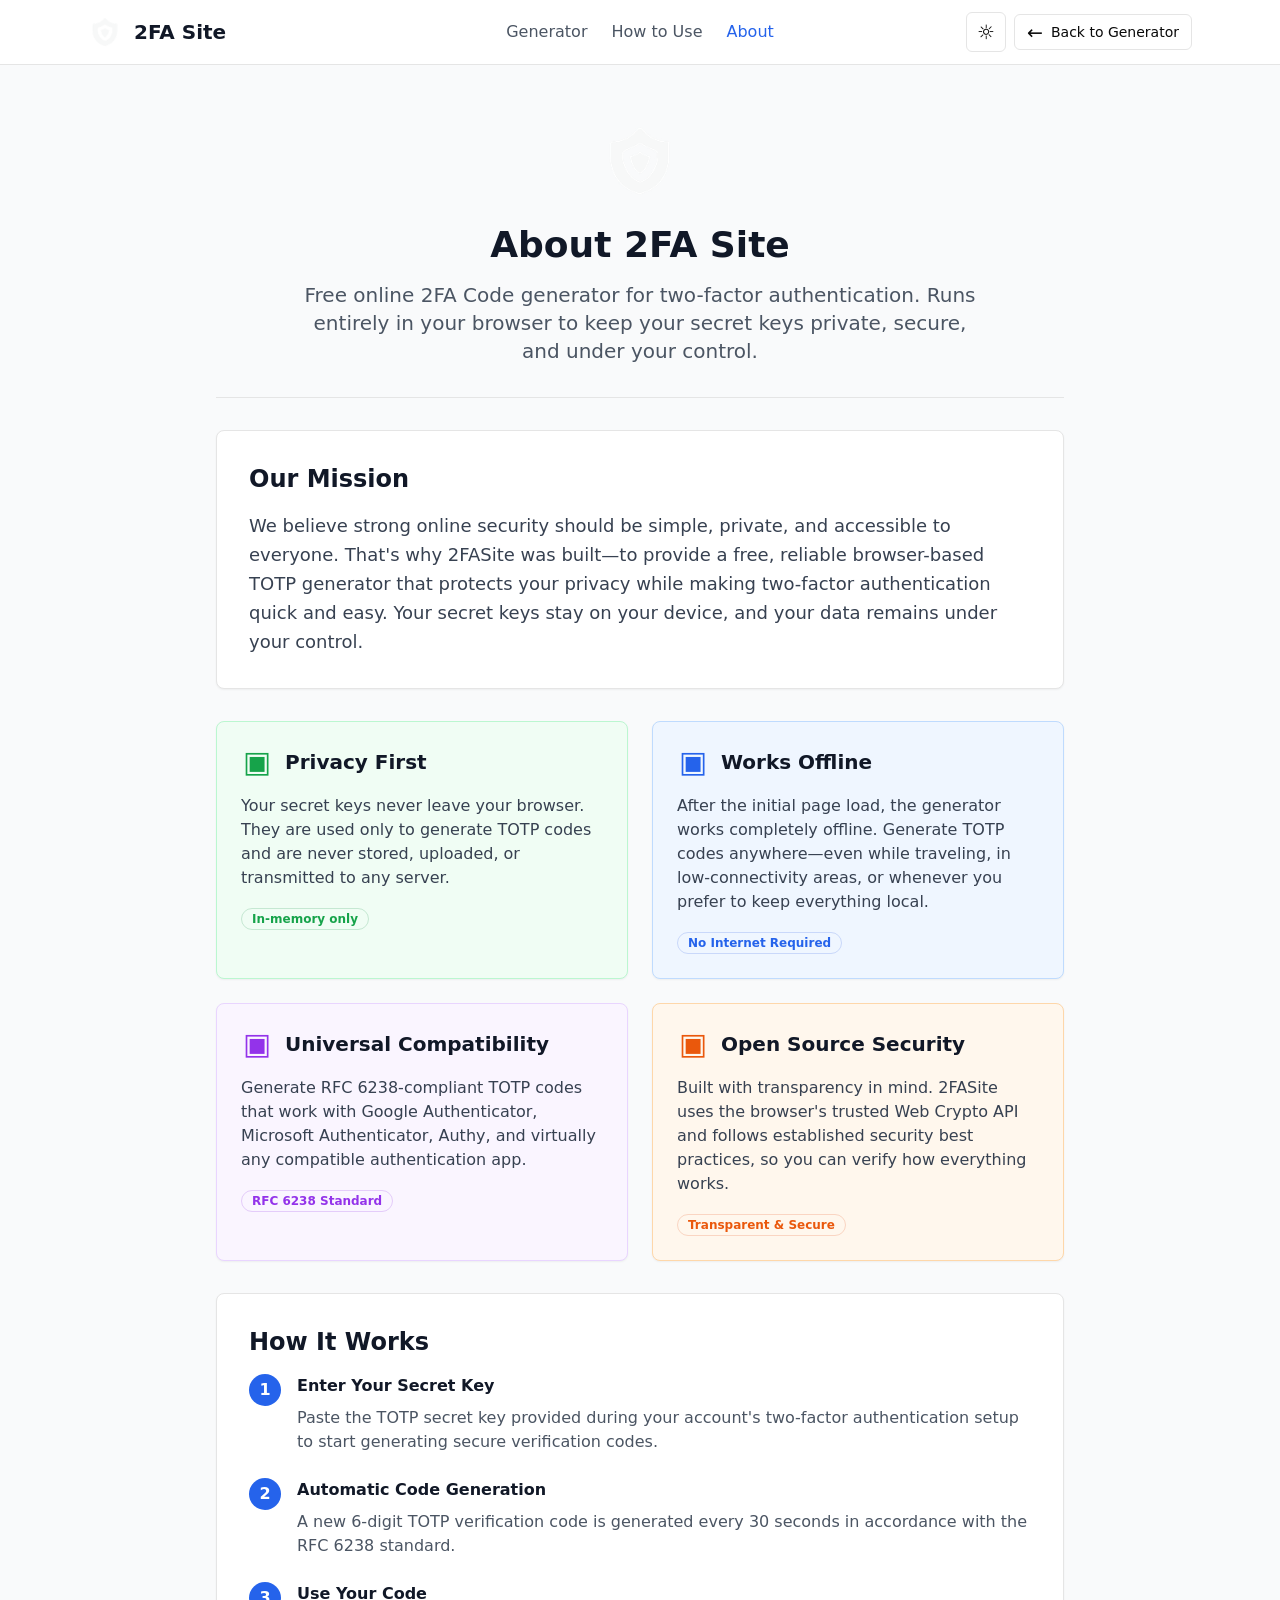
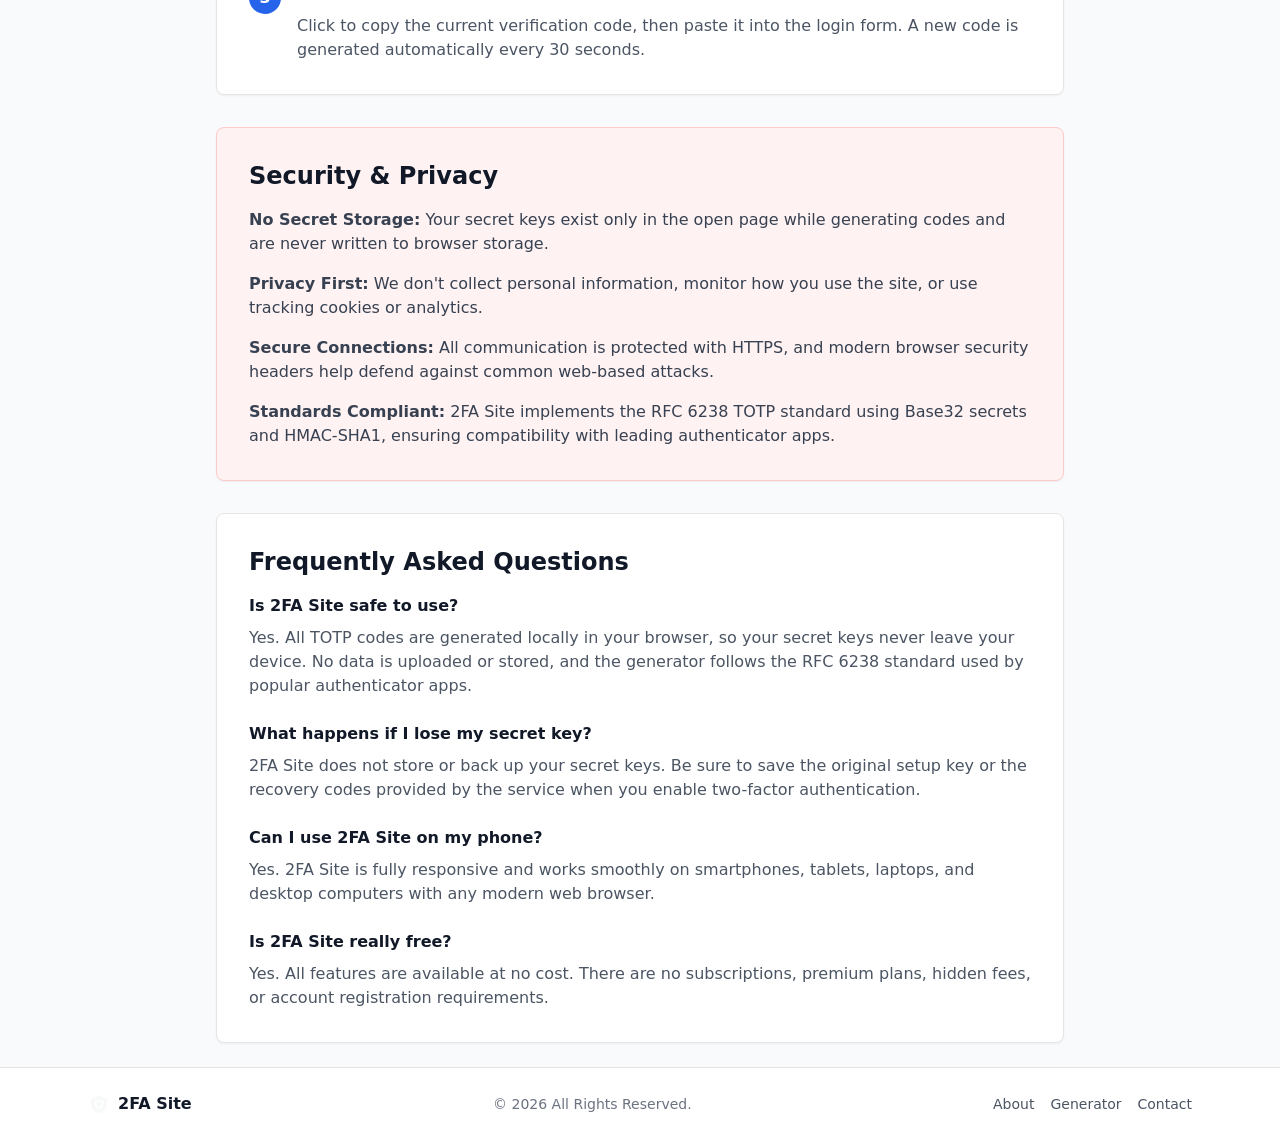
==== about.html @ 40469f9b "Update about.html" ====
<!doctype html>
<html lang="en">
  <head>
    <meta charset="UTF-8" />
    <meta name="viewport" content="width=device-width, initial-scale=1.0" />
    <meta name="description" content="Learn about 2FASite, a free and privacy-focused two-factor authentication code generator." />
    <meta name="theme-color" content="#ffffff" />
    <title>About - 2FA Site</title>
    <link rel="stylesheet" href="styles.css" />
  </head>
  <body>
    <div class="page about-page">
      <header class="site-header">
        <div class="header-container">
          <div class="header-row">
            <a class="brand" href="index">
              <img src="images/logo.png" alt="2FA Site" class="logo">
              <span>2FA Site</span>
            </a>

            <nav class="desktop-nav" aria-label="Main navigation">
              <a href="#generator">Generator</a>
              <a href="index#how-to-use">How to Use</a>
              <span class="active-link">About</span>
            </nav>

            <div class="about-header-actions">
              <button class="square-button theme-button" type="button" data-theme-toggle aria-label="Toggle theme">
                <span aria-hidden="true">☼</span>
              </button>
              <a class="outline-button back-button" href="index">
                <span class="button-icon" aria-hidden="true">←</span>
                <span>Back to Generator</span>
              </a>
            </div>
          </div>
        </div>
      </header>

      <main class="about-main">
        <div class="about-container">
          <section class="about-hero">
           <img src="images/logo.png" alt="2FA Site" class="about-logo">
            <h1>About 2FA Site</h1>
            <p>Free online 2FA Code generator for two-factor authentication. Runs entirely in your browser to keep your secret keys private, secure, and under your control.</p>
            <div class="about-divider"></div>
          </section>

          <section class="about-section-card mission-card">
            <div class="about-card-padding large">
              <h2>Our Mission</h2>
              <p>We believe strong online security should be simple, private, and accessible to everyone. That's why 2FASite was built—to provide a free, reliable browser-based TOTP generator that protects your privacy while making two-factor authentication quick and easy. Your secret keys stay on your device, and your data remains under your control.</p>
            </div>
          </section>

          <section class="feature-grid" aria-label="Key features">
            <article class="feature-card green">
              <div class="about-card-padding">
                <div class="feature-heading">
                  <span class="feature-icon" aria-hidden="true">▣</span>
                  <h3>Privacy First</h3>
                </div>
                <p>Your secret keys never leave your browser. They are used only to generate TOTP codes and are never stored, uploaded, or transmitted to any server.</p>
                <span class="feature-badge">In-memory only</span>
              </div>
            </article>

            <article class="feature-card blue">
              <div class="about-card-padding">
                <div class="feature-heading">
                  <span class="feature-icon" aria-hidden="true">▣</span>
                  <h3>Works Offline</h3>
                </div>
                <p>After the initial page load, the generator works completely offline. Generate TOTP codes anywhere—even while traveling, in low-connectivity areas, or whenever you prefer to keep everything local.</p>
                <span class="feature-badge">No Internet Required</span>
              </div>
            </article>

            <article class="feature-card purple">
              <div class="about-card-padding">
                <div class="feature-heading">
                  <span class="feature-icon phone-icon" aria-hidden="true">▣</span>
                  <h3>Universal Compatibility</h3>
                </div>
                <p>Generate RFC 6238-compliant TOTP codes that work with Google Authenticator, Microsoft Authenticator, Authy, and virtually any compatible authentication app.</p>
                <span class="feature-badge">RFC 6238 Standard</span>
              </div>
            </article>

            <article class="feature-card orange">
              <div class="about-card-padding">
                <div class="feature-heading">
                  <span class="feature-icon mini-shield" aria-hidden="true">▣</span>
                  <h3>Open Source Security</h3>
                </div>
                <p>Built with transparency in mind. 2FASite uses the browser's trusted Web Crypto API and follows established security best practices, so you can verify how everything works.</p>
                <span class="feature-badge">Transparent &amp; Secure</span>
              </div>
            </article>
          </section>

          <section class="about-section-card">
            <div class="about-card-padding large">
              <h2>How It Works</h2>
              <div class="numbered-list">
                <article>
                  <span class="number">1</span>
                  <div>
                    <h4>Enter Your Secret Key</h4>
                    <p>Paste the TOTP secret key provided during your account's two-factor authentication setup to start generating secure verification codes.</p>
                  </div>
                </article>
                <article>
                  <span class="number">2</span>
                  <div>
                    <h4>Automatic Code Generation</h4>
                    <p>A new 6-digit TOTP verification code is generated every 30 seconds in accordance with the RFC 6238 standard.</p>
                  </div>
                </article>
                <article>
                  <span class="number">3</span>
                  <div>
                    <h4>Use Your Code</h4>
                    <p>Click to copy the current verification code, then paste it into the login form. A new code is generated automatically every 30 seconds.</p>
                  </div>
                </article>
              </div>
            </div>
          </section>

          <section class="about-section-card security-card">
            <div class="about-card-padding large">
              <h2>Security &amp; Privacy</h2>
              <div class="security-list">
                <p><strong>No Secret Storage:</strong> Your secret keys exist only in the open page while generating codes and are never written to browser storage.</p>
                <p><strong>Privacy First:</strong> We don't collect personal information, monitor how you use the site, or use tracking cookies or analytics.</p>
                <p><strong>Secure Connections:</strong> All communication is protected with HTTPS, and modern browser security headers help defend against common web-based attacks.</p>
                <p><strong>Standards Compliant:</strong> 2FA Site implements the RFC 6238 TOTP standard using Base32 secrets and HMAC-SHA1, ensuring compatibility with leading authenticator apps.</p>
              </div>
            </div>
          </section>

          <section class="about-section-card">
            <div class="about-card-padding large">
              <h2>Frequently Asked Questions</h2>
              <div class="faq-list">
                <article>
                  <h4>Is 2FA Site safe to use?</h4>
                  <p>Yes. All TOTP codes are generated locally in your browser, so your secret keys never leave your device. No data is uploaded or stored, and the generator follows the RFC 6238 standard used by popular authenticator apps.</p>
                </article>
                <article>
                  <h4>What happens if I lose my secret key?</h4>
                  <p>2FA Site does not store or back up your secret keys. Be sure to save the original setup key or the recovery codes provided by the service when you enable two-factor authentication.</p>
                </article>
                <article>
                  <h4>Can I use 2FA Site on my phone?</h4>
                  <p>Yes. 2FA Site is fully responsive and works smoothly on smartphones, tablets, laptops, and desktop computers with any modern web browser.</p>
                </article>
                <article>
                  <h4>Is 2FA Site really free?</h4>
                  <p>Yes. All features are available at no cost. There are no subscriptions, premium plans, hidden fees, or account registration requirements.</p>
                </article>
              </div>
            </div>
          </section>
        </div>
      </main>

      <footer class="site-footer">
        <div class="footer-container">
          <div class="footer-row">
            <a class="footer-brand" href="index">
              <img src="images/logo.png" alt="2FA Site" class="footer-logo">
              <span>2FA Site</span>
            </a>
            <p>© 2026 All Rights Reserved.</p>
            <nav aria-label="Footer navigation">
              <a href="about.html">About</a>
              <a href="index#generator">Generator</a>
              <a href="mailto:hello@2fa.online">Contact</a>
            </nav>
          </div>
        </div>
      </footer>
    </div>

    <script src="about.js"></script>
  </body>
</html>
---- styles.css ----
:root {
  color-scheme: light;
  --background: #ffffff;
  --foreground: #0a0a0a;
  --card: #ffffff;
  --muted: #4b5563;
  --muted-light: #6b7280;
  --border: #e5e5e5;
  --soft: #f9fafb;
  --blue: #1d4ed8;
  --blue-hover: #2563eb;
  --red: #dc2626;
}

[data-theme="dark"] {
  color-scheme: dark;
  --background: #08090A;
  --foreground: #F7F8F8;
  --card: #111113;
  --muted: #B6BCC8;
  --muted-light: #8B93A1;
  --border: #27272A;
  --soft: #17181C;
  --blue: #1d4ed8;
  --blue-hover: #2563eb;
}

* {
  box-sizing: border-box;
  border-color: var(--border);
}

html {
  scroll-behavior: smooth;
}

body {
  margin: 0;
  background: var(--background);
  color: var(--foreground);
  font-family: Inter, ui-sans-serif, system-ui, -apple-system, BlinkMacSystemFont, "Segoe UI", sans-serif;
  font-size: 16px;
  line-height: 1.5;
}

button,
input {
  font: inherit;
}

button,
a {
  -webkit-tap-highlight-color: transparent;
}

button {
  color: inherit;
}

a {
  color: inherit;
  text-decoration: none;
}

.page {
  min-height: 100vh;
  display: flex;
  flex-direction: column;
  background: var(--background);
}

.site-header {
  position: sticky;
  top: 0;
  z-index: 50;
  height: 65px;
  background: var(--card);
  border-bottom: 1px solid var(--border);
}

.header-container,
.footer-container {
  width: 100%;
  max-width: 1152px;
  margin-inline: auto;
  padding-inline: 24px;
}

.header-row {
  height: 64px;
  display: grid;
  grid-template-columns: 1fr auto 1fr;
  align-items: center;
}

.desktop-nav {
  grid-column: 2;
}

.desktop-actions,
.about-header-actions {
  grid-column: 3;
  justify-self: end;
}

.brand,
.footer-brand {
  display: flex;
  align-items: center;
  gap: 12px;
  color: #111827;
  font-size: 20px;
  font-weight: 700;
  white-space: nowrap;
}

[data-theme="dark"] .brand,
[data-theme="dark"] .footer-brand {
  color: #f9fafb;
}

.logo {
  width: 34px;
  height: 34px;
  object-fit: contain;
  flex-shrink: 0;
}

.footer-logo {
  width: 22px;
  height: 22px;
  object-fit: contain;
}

.desktop-nav {
  display: flex;
  align-items: center;
  gap: 24px;
  color: #4b5563;
}

.desktop-nav a,
.site-footer nav a {
  transition: color 150ms ease;
}

.desktop-nav a:hover,
.site-footer nav a:hover {
  color: var(--blue);
}

.desktop-actions {
  display: flex;
  align-items: center;
  gap: 12px;
}

.outline-button,
.square-button,
.menu-button {
  display: inline-flex;
  align-items: center;
  justify-content: center;
  border: 1px solid var(--border);
  border-radius: 6px;
  background: var(--card);
  cursor: pointer;
  transition: background-color 150ms ease, color 150ms ease;
}

.outline-button {
  height: 36px;
  padding-inline: 12px;
  gap: 8px;
  font-size: 14px;
  font-weight: 500;
}

.button-icon {
  font-size: 19px;
  line-height: 1;
}

.outline-button:hover,
.square-button:hover {
  background: #f5f5f5;
}

[data-theme="dark"] .outline-button:hover,
[data-theme="dark"] .square-button:hover {
  background: #1f2937;
}

.square-button {
  width: 40px;
  height: 40px;
  font-size: 20px;
}

.mobile-actions,
.mobile-nav {
  display: none;
}

.main-content {
  flex: 1;
}

.main-container {
  width: 100%;
  max-width: 896px;
  margin-inline: auto;
  padding: 16px 24px;
}

.intro {
  padding-top: 16px;
  text-align: center;
  scroll-margin-top: 96px;
}

.intro h1 {
  margin: 0;
  color: #111827;
  font-size: 30px;
  font-weight: 700;
  line-height: 36px;
}

[data-theme="dark"] .intro h1 {
  color: #f9fafb;
}

.intro-lead {
  margin: 8px 0 0;
  color: #4b5563;
  font-size: 18px;
  line-height: 28px;
}

.intro-muted {
  margin: 8px 0 0;
  color: #6b7280;
}

[data-theme="dark"] .intro-lead {
  color: #d1d5db;
}

[data-theme="dark"] .intro-muted {
  color: #9ca3af;
}

.divider {
  width: 100%;
  height: 1px;
  margin-top: 24px;
  background: var(--border);
}

.account-list {
  display: grid;
  gap: 16px;
  margin-top: 16px;
}

.account-block {
  display: grid;
  gap: 16px;
}

.generator-card,
.timer-card,
.info-card {
  background: var(--card);
  border: 1px solid var(--border);
  border-radius: 8px;
  box-shadow: 0 1px 2px rgba(0, 0, 0, 0.05);
}

.generator-card,
.timer-card {
  width: 100%;
  max-width: 448px;
  margin-inline: auto;
}

.generator-card {
  transition: box-shadow 150ms ease;
}

.generator-card:hover {
  box-shadow: 0 4px 6px -1px rgba(0, 0, 0, 0.1), 0 2px 4px -2px rgba(0, 0, 0, 0.1);
}

.generator-card-content {
  padding: 16px;
}

.field {
  display: block;
  color: #374151;
  font-size: 14px;
  font-weight: 500;
}

[data-theme="dark"] .field {
  color: #d1d5db;
}

.field + .field {
  margin-top: 12px;
}

.field > span:first-child {
  display: block;
  margin-bottom: 8px;
}

.field input {
  display: flex;
  width: 100%;
  height: 40px;
  padding: 8px 12px;
  border: 1px solid var(--border);
  border-radius: 6px;
  outline: none;
  background: var(--background);
  color: var(--foreground);
  font-size: 14px;
  line-height: 20px;
}

.field input:focus {
  border-color: #a3a3a3;
  box-shadow: 0 0 0 2px var(--background), 0 0 0 4px #a3a3a3;
}

.secret-wrap {
  position: relative;
  display: block;
}

.secret-wrap input {
  padding-right: 40px;
  font-family: ui-monospace, SFMono-Regular, Menlo, Monaco, Consolas, "Liberation Mono", monospace;
}

.reveal-button {
  position: absolute;
  top: 50%;
  right: 8px;
  width: 36px;
  height: 36px;
  border: 0;
  border-radius: 6px;
  transform: translateY(-50%);
  background: transparent;
  color: #9ca3af;
  cursor: pointer;
  font-size: 17px;
}

.reveal-button:hover {
  color: #4b5563;
  background: #f5f5f5;
}

.code-box {
  margin-top: 12px;
  padding: 24px;
  border: 1px solid var(--border);
  border-radius: 8px;
  background: var(--soft);
  text-align: center;
}

.code-value {
  display: block;
  width: 100%;
  margin-bottom: 12px;
  border: 0;
  background: transparent;
  color: #2563eb;
  cursor: pointer;
  font-family: ui-monospace, SFMono-Regular, Menlo, Monaco, Consolas, "Liberation Mono", monospace;
  font-size: 36px;
  font-weight: 700;
  line-height: 40px;
  transition: color 150ms ease;
}

[data-theme="dark"] .code-value {
  color: #60a5fa;
}

.code-value:hover {
  color: #1d4ed8;
}

.code-actions {
  display: flex;
  align-items: center;
  justify-content: center;
  gap: 8px;
}

.status-badge {
  display: inline-flex;
  align-items: center;
  height: 22px;
  padding: 0 10px;
  border-radius: 9999px;
  background: #171717;
  color: #fafafa;
  font-size: 14px;
  font-weight: 600;
}

[data-theme="dark"] .status-badge {
  background: #fafafa;
  color: #171717;
}

.copy-button {
  width: 42px;
  height: 36px;
  border: 1px solid var(--border);
  border-radius: 6px;
  background: var(--background);
  color: var(--foreground);
  cursor: pointer;
  font-size: 21px;
  line-height: 1;
}

.copy-button svg {
  width: 20px;
  height: 20px;
  display: block;
  margin: auto;
  fill: none;
  stroke: currentColor;
  stroke-width: 1.8;
  stroke-linecap: round;
  stroke-linejoin: round;
}

.field-error {
  margin: 8px 0 0;
  color: var(--red);
  font-size: 12px;
}

.field-error:empty {
  display: none;
}

.timer-card-content {
  padding: 24px;
}

.timer-content {
  min-height: 58px;
  padding: 24px;
  display: flex;
  align-items: center;
  justify-content: center;
  gap: 16px;
}

.timer-icon {
  color: #2563eb;
  font-size: 28px;
  line-height: 1;
}

.timer-copy {
  display: grid;
  text-align: center;
}

.timer-copy strong {
  color: #111827;
  font-family: ui-monospace, SFMono-Regular, Menlo, Monaco, Consolas, "Liberation Mono", monospace;
  font-size: 24px;
  line-height: 32px;
}

.timer-copy > span {
  color: var(--muted);
  font-size: 14px;
  line-height: 20px;
}

[data-theme="dark"] .timer-copy strong {
  color: #f9fafb;
}

.progress-track {
  width: 64px;
  height: 8px;
  overflow: hidden;
  border-radius: 9999px;
  background: #e5e7eb;
}

[data-theme="dark"] .progress-track {
  background: #1f2937;
}

.progress-track span {
  display: block;
  width: 100%;
  height: 100%;
  background: #2563eb;
  transform-origin: left;
  transition: transform 1s linear;
}

.info-card {
  margin-top: 16px;
  scroll-margin-top: 96px;
}

.info-card-content {
  padding: 24px;
}

.info-card h2 {
  margin: 0 0 12px;
  font-size: 18px;
  font-weight: 600;
  line-height: 28px;
}

.instruction-list {
  color: var(--muted);
  font-size: 14px;
}

.instruction-list p {
  margin: 0;
}

.instruction-list p + p {
  margin-top: 8px;
}

.site-footer {
  margin-top: auto;
  background: var(--card);
  border-top: 1px solid var(--border);
}

.footer-container {
  padding-block: 24px;
}

.footer-row {
  display: flex;
  align-items: center;
  justify-content: space-between;
  gap: 16px;
}

.footer-brand {
  gap: 8px;
  font-size: 16px;
  font-weight: 600;
}

.footer-row > p {
  order: 2;
  margin: 0;
  color: #6b7280;
  font-size: 14px;
}

.site-footer nav {
  order: 3;
  display: flex;
  flex-wrap: wrap;
  justify-content: center;
  column-gap: 16px;
  row-gap: 8px;
  color: #4b5563;
  font-size: 14px;
}

.toast {
  position: fixed;
  right: 24px;
  bottom: 24px;
  z-index: 70;
  padding: 10px 14px;
  border-radius: 6px;
  background: #171717;
  color: #fafafa;
  font-size: 14px;
  opacity: 0;
  transform: translateY(10px);
  pointer-events: none;
  transition: 150ms ease;
}

.toast.show {
  opacity: 1;
  transform: translateY(0);
}

.active-link {
  color: #2563eb;
  font-weight: 500;
}

.about-header-actions {
  display: flex;
  align-items: center;
  gap: 8px;
}

.back-button {
  background: transparent;
}

.about-page {
  background: #f9fafb;
}

[data-theme="dark"] .about-page {
  background: #111827;
}

.about-main {
  flex: 1;
}

.about-container {
  width: 100%;
  max-width: 896px;
  margin-inline: auto;
  padding: 24px;
}

.about-container > * + * {
  margin-top: 32px;
}

.about-hero {
  padding-top: 32px;
  text-align: center;
}

.about-logo {
  display: block;
  width: 80px;
  height: 80px;
  object-fit: contain;
  margin: 0 auto 24px;
}

.about-hero h1 {
  margin: 0;
  color: #111827;
  font-size: 36px;
  font-weight: 700;
  line-height: 40px;
}

.about-hero > p {
  max-width: 672px;
  margin: 16px auto 0;
  color: #4b5563;
  font-size: 20px;
  line-height: 28px;
}

[data-theme="dark"] .about-hero h1 {
  color: #f9fafb;
}

[data-theme="dark"] .about-hero > p {
  color: #d1d5db;
}

.about-divider {
  width: 100%;
  height: 1px;
  margin-top: 32px;
  background: var(--border);
}

.about-section-card,
.feature-card {
  border: 1px solid var(--border);
  border-radius: 8px;
  box-shadow: 0 1px 2px rgba(0, 0, 0, 0.05);
}

.about-section-card {
  background: var(--card);
}

.about-card-padding {
  padding: 24px;
}

.about-card-padding.large {
  padding: 32px;
}

.about-section-card h2 {
  margin: 0 0 16px;
  color: #111827;
  font-size: 24px;
  font-weight: 700;
  line-height: 32px;
}

[data-theme="dark"] .about-section-card h2 {
  color: #f3f4f6;
}

.mission-card p {
  margin: 0;
  color: #374151;
  font-size: 18px;
  line-height: 29px;
}

[data-theme="dark"] .mission-card p {
  color: #d1d5db;
}

.feature-grid {
  display: grid;
  grid-template-columns: repeat(2, minmax(0, 1fr));
  gap: 24px;
}

.feature-card.green {
  border-color: #bbf7d0;
  background: #f0fdf4;
  --feature-color: #16a34a;
}

.feature-card.blue {
  border-color: #bfdbfe;
  background: #eff6ff;
  --feature-color: #2563eb;
}

.feature-card.purple {
  border-color: #e9d5ff;
  background: #faf5ff;
  --feature-color: #9333ea;
}

.feature-card.orange {
  border-color: #fed7aa;
  background: #fff7ed;
  --feature-color: #ea580c;
}

[data-theme="dark"] .feature-card.green {
  border-color: #14532d;
  background: rgba(5, 46, 22, 0.5);
}

[data-theme="dark"] .feature-card.blue {
  border-color: #1e3a8a;
  background: rgba(23, 37, 84, 0.5);
}

[data-theme="dark"] .feature-card.purple {
  border-color: #581c87;
  background: rgba(59, 7, 100, 0.5);
}

[data-theme="dark"] .feature-card.orange {
  border-color: #7c2d12;
  background: rgba(67, 20, 7, 0.5);
}

.feature-heading {
  display: flex;
  align-items: center;
  gap: 12px;
  margin-bottom: 16px;
}

.feature-heading h3 {
  margin: 0;
  color: #111827;
  font-size: 20px;
  font-weight: 700;
  line-height: 28px;
}

[data-theme="dark"] .feature-heading h3 {
  color: #f3f4f6;
}

.feature-icon {
  width: 32px;
  height: 32px;
  display: inline-grid;
  place-items: center;
  color: var(--feature-color);
  font-size: 30px;
  font-weight: 500;
  line-height: 1;
}

.feature-card p {
  margin: 0 0 16px;
  color: #374151;
}

[data-theme="dark"] .feature-card p {
  color: #d1d5db;
}

.feature-badge {
  display: inline-flex;
  align-items: center;
  height: 22px;
  padding: 0 10px;
  border: 1px solid color-mix(in srgb, var(--feature-color) 25%, white);
  border-radius: 9999px;
  color: var(--feature-color);
  font-size: 12px;
  font-weight: 600;
}

.numbered-list,
.faq-list {
  display: grid;
  gap: 24px;
}

.numbered-list > article {
  display: flex;
  gap: 16px;
}

.number {
  width: 32px;
  height: 32px;
  flex: 0 0 auto;
  display: grid;
  place-items: center;
  border-radius: 50%;
  background: #2563eb;
  color: #ffffff;
  font-weight: 700;
}

.numbered-list h4,
.faq-list h4 {
  margin: 0 0 8px;
  color: #111827;
  font-size: 16px;
  font-weight: 600;
}

.numbered-list p,
.faq-list p {
  margin: 0;
  color: #4b5563;
}

[data-theme="dark"] .numbered-list h4,
[data-theme="dark"] .faq-list h4 {
  color: #f3f4f6;
}

[data-theme="dark"] .numbered-list p,
[data-theme="dark"] .faq-list p {
  color: #9ca3af;
}

.security-card {
  border-color: #fecaca;
  background: #fef2f2;
}

[data-theme="dark"] .security-card {
  border-color: #7f1d1d;
  background: rgba(69, 10, 10, 0.5);
}

.security-list {
  display: grid;
  gap: 16px;
  color: #374151;
}

.security-list p {
  margin: 0;
}

[data-theme="dark"] .security-list {
  color: #d1d5db;
}

@media (max-width: 767px) {
  .desktop-nav,
  .desktop-actions {
    display: none;
  }

  .mobile-actions {
    display: flex;
    grid-column: 3;
    justify-self: end;
    align-items: center;
    gap: 8px;
  }

  .menu-button {
    width: 40px;
    height: 40px;
    border: 0;
    background: transparent;
    font-size: 17px;
  }

  .mobile-nav {
    position: absolute;
    top: 64px;
    right: 16px;
    width: 200px;
    padding: 8px;
    border: 1px solid var(--border);
    border-radius: 8px;
    background: var(--card);
    box-shadow: 0 10px 25px rgba(0, 0, 0, 0.12);
  }

  .mobile-nav.open {
    display: grid;
  }

  .mobile-nav a,
  .mobile-nav button {
    padding: 9px 10px;
    border: 0;
    border-radius: 5px;
    background: transparent;
    color: var(--muted);
    cursor: pointer;
    font-size: 14px;
    text-align: left;
  }

  .mobile-nav a:hover,
  .mobile-nav button:hover {
    background: var(--soft);
  }

  .intro h1 {
    max-width: 330px;
    margin-inline: auto;
  }

  .footer-row {
    flex-direction: column;
  }

  .footer-row > p {
    order: 3;
  }

  .site-footer nav {
    order: 2;
  }

  .about-page .desktop-nav {
    display: none;
  }

  .about-container {
    padding: 24px;
  }

  .feature-grid {
    grid-template-columns: 1fr;
  }
}

@media (max-width: 420px) {
  .header-container {
    padding-inline: 24px;
  }

  .brand {
    font-size: 20px;
  }

  .main-container {
    padding-inline: 24px;
  }

  .intro h1 {
    font-size: 30px;
    line-height: 36px;
  }

  .code-box {
    padding-inline: 16px;
  }

  .about-page .brand {
    font-size: 17px;
    gap: 8px;
  }

  .about-page .brand .logo-mark {
    width: 27px;
    height: 27px;
  }

  .back-button {
    width: 40px;
    padding: 0;
  }

  .back-button span:last-child {
    display: none;
  }

  .about-hero h1 {
    font-size: 34px;
  }

  .about-card-padding.large {
    padding: 24px;
  }
}

@media (prefers-reduced-motion: reduce) {
  *,
  *::before,
  *::after {
    scroll-behavior: auto !important;
    transition: none !important;
  }
}
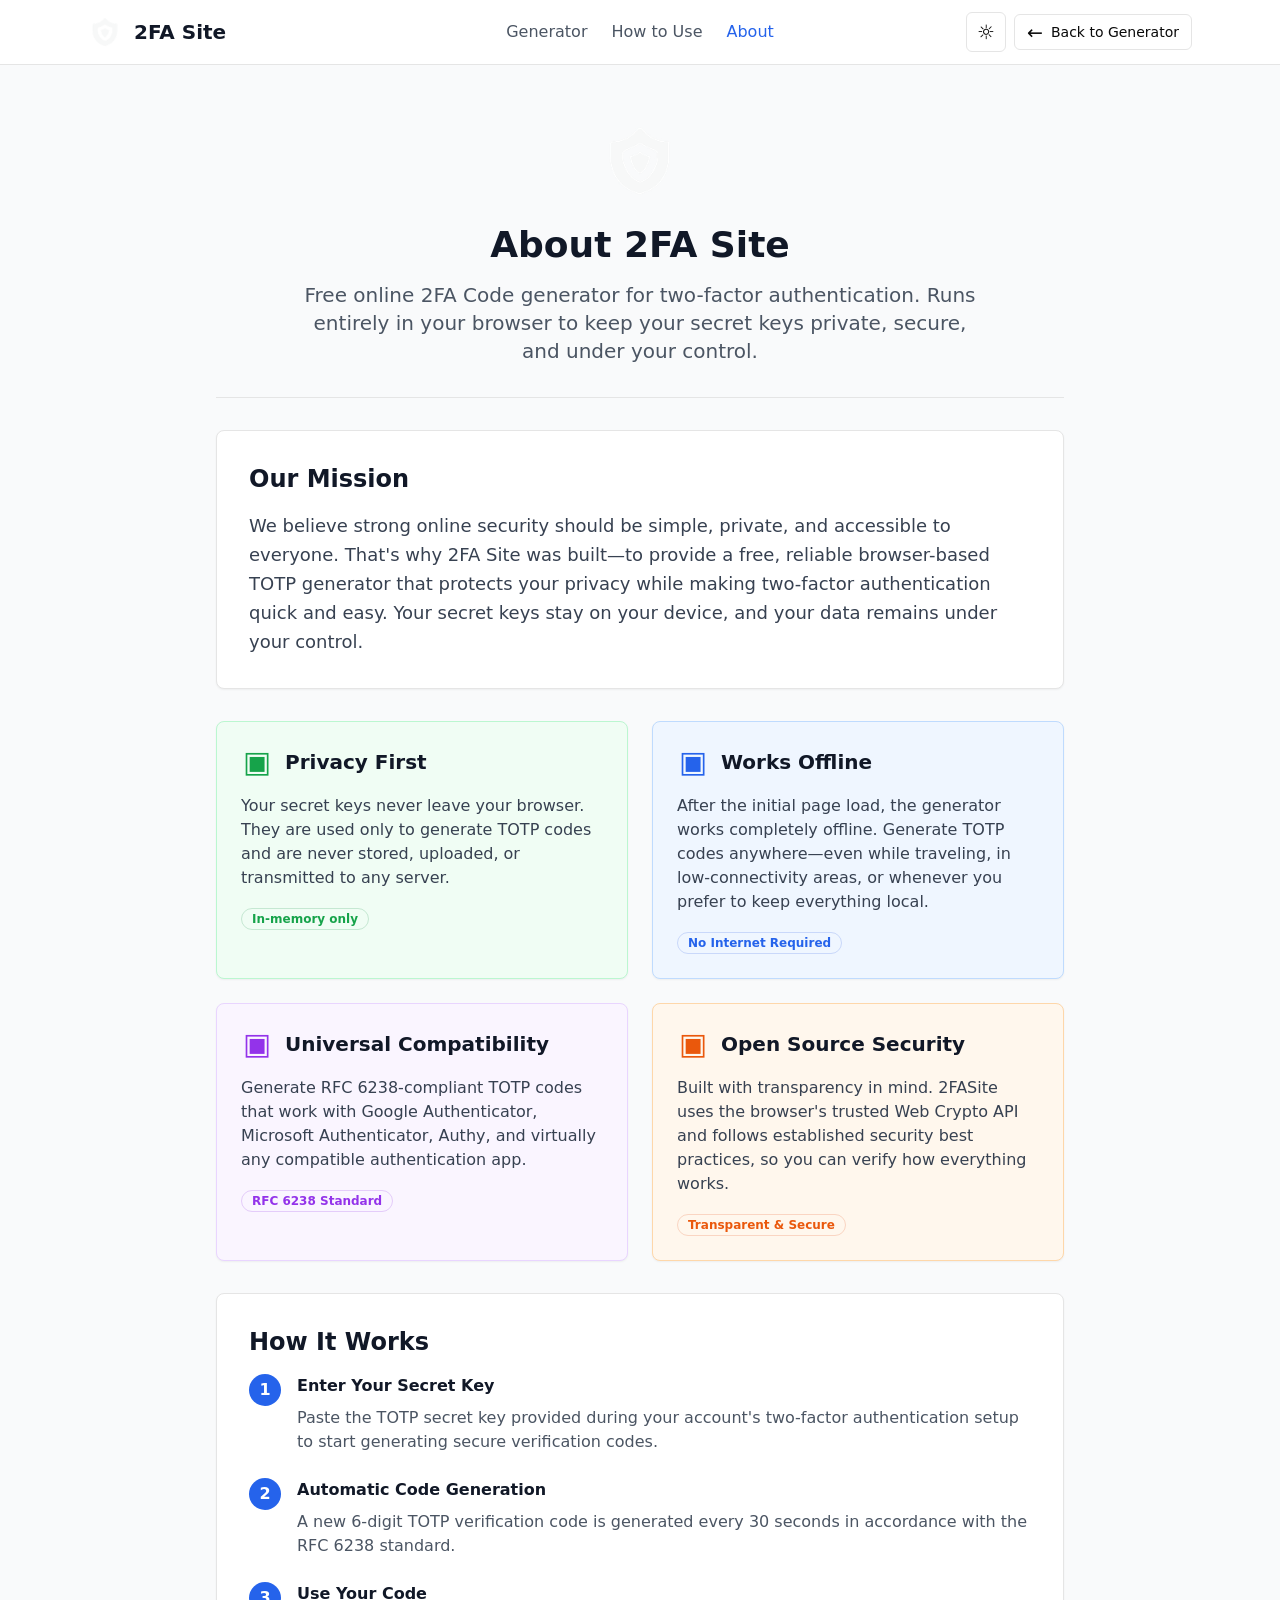
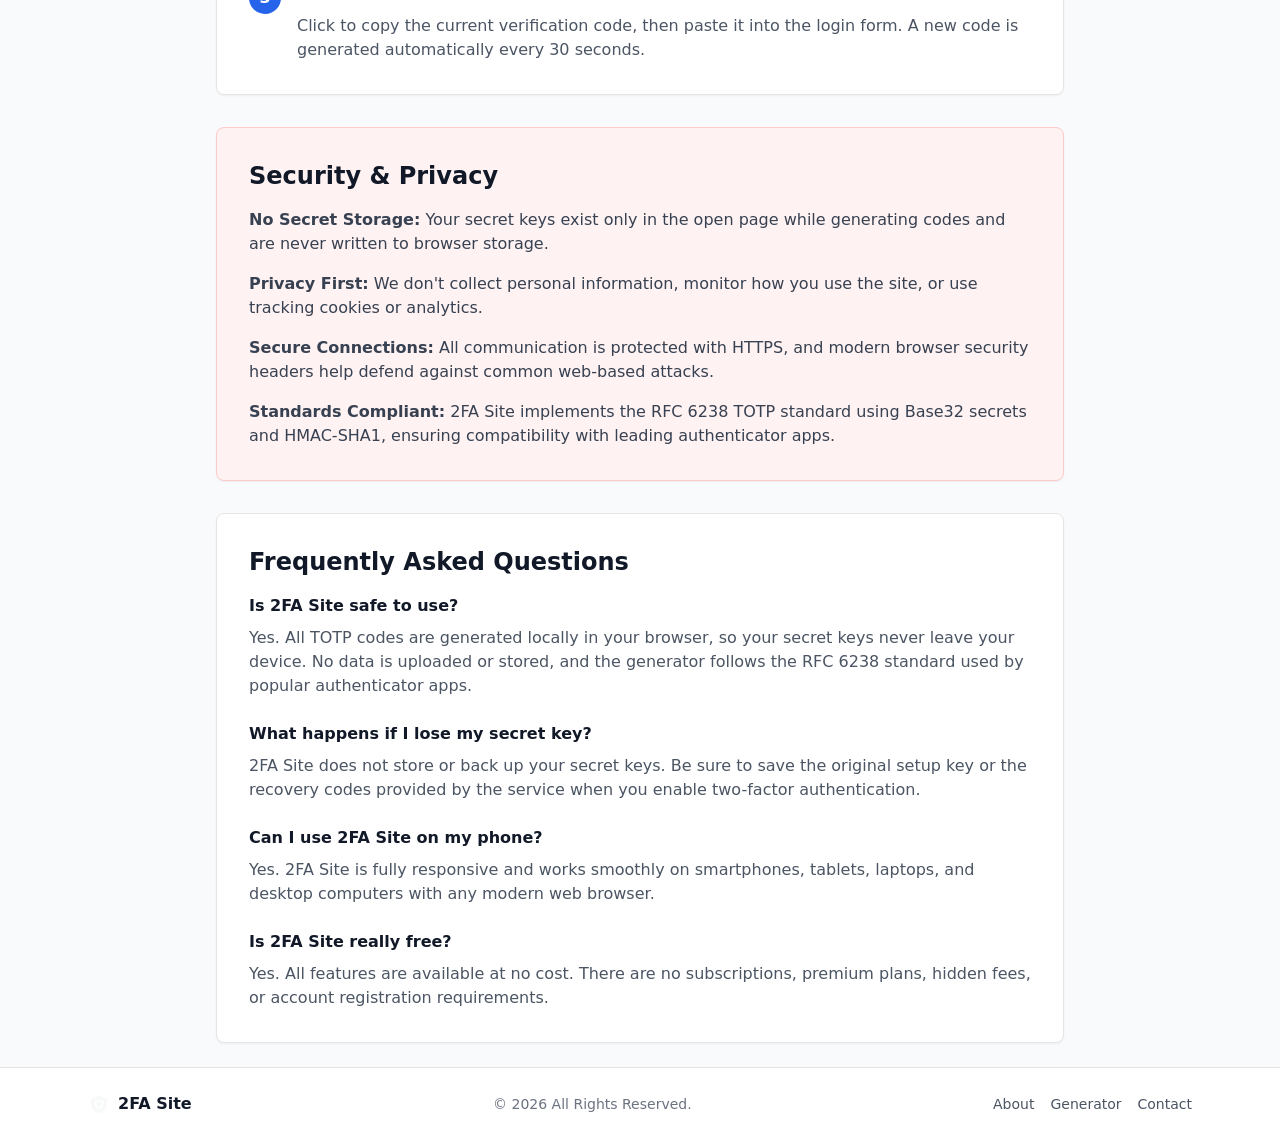
==== commit 0a660850: "Update about.html" ====
--- a/about.html
+++ b/about.html
@@ -3,7 +3,7 @@
   <head>
     <meta charset="UTF-8" />
     <meta name="viewport" content="width=device-width, initial-scale=1.0" />
-    <meta name="description" content="Learn about 2FASite, a free and privacy-focused two-factor authentication code generator." />
+    <meta name="description" content="Learn about 2FA Site, a free and privacy-focused two-factor authentication code generator." />
     <meta name="theme-color" content="#ffffff" />
     <title>About - 2FA Site</title>
     <link rel="stylesheet" href="styles.css" />
@@ -13,14 +13,14 @@
       <header class="site-header">
         <div class="header-container">
           <div class="header-row">
-            <a class="brand" href="index">
+            <a class="brand" href="/">
               <img src="images/logo.png" alt="2FA Site" class="logo">
               <span>2FA Site</span>
             </a>
 
             <nav class="desktop-nav" aria-label="Main navigation">
-              <a href="#generator">Generator</a>
-              <a href="index#how-to-use">How to Use</a>
+              <a href="/#generator">Generator</a>
+              <a href="/#how-to-use">How to Use</a>
               <span class="active-link">About</span>
             </nav>
 
@@ -28,7 +28,7 @@
               <button class="square-button theme-button" type="button" data-theme-toggle aria-label="Toggle theme">
                 <span aria-hidden="true">☼</span>
               </button>
-              <a class="outline-button back-button" href="index">
+              <a class="outline-button back-button" href="/">
                 <span class="button-icon" aria-hidden="true">←</span>
                 <span>Back to Generator</span>
               </a>
@@ -49,7 +49,7 @@
           <section class="about-section-card mission-card">
             <div class="about-card-padding large">
               <h2>Our Mission</h2>
-              <p>We believe strong online security should be simple, private, and accessible to everyone. That's why 2FASite was built—to provide a free, reliable browser-based TOTP generator that protects your privacy while making two-factor authentication quick and easy. Your secret keys stay on your device, and your data remains under your control.</p>
+              <p>We believe strong online security should be simple, private, and accessible to everyone. That's why 2FA Site was built—to provide a free, reliable browser-based TOTP generator that protects your privacy while making two-factor authentication quick and easy. Your secret keys stay on your device, and your data remains under your control.</p>
             </div>
           </section>
 
@@ -169,14 +169,14 @@
       <footer class="site-footer">
         <div class="footer-container">
           <div class="footer-row">
-            <a class="footer-brand" href="index">
+            <a class="footer-brand" href="/">
               <img src="images/logo.png" alt="2FA Site" class="footer-logo">
               <span>2FA Site</span>
             </a>
             <p>© 2026 All Rights Reserved.</p>
             <nav aria-label="Footer navigation">
-              <a href="about.html">About</a>
-              <a href="index#generator">Generator</a>
+              <a href="about">About</a>
+              <a href="/#generator">Generator</a>
               <a href="mailto:hello@2fa.online">Contact</a>
             </nav>
           </div>
